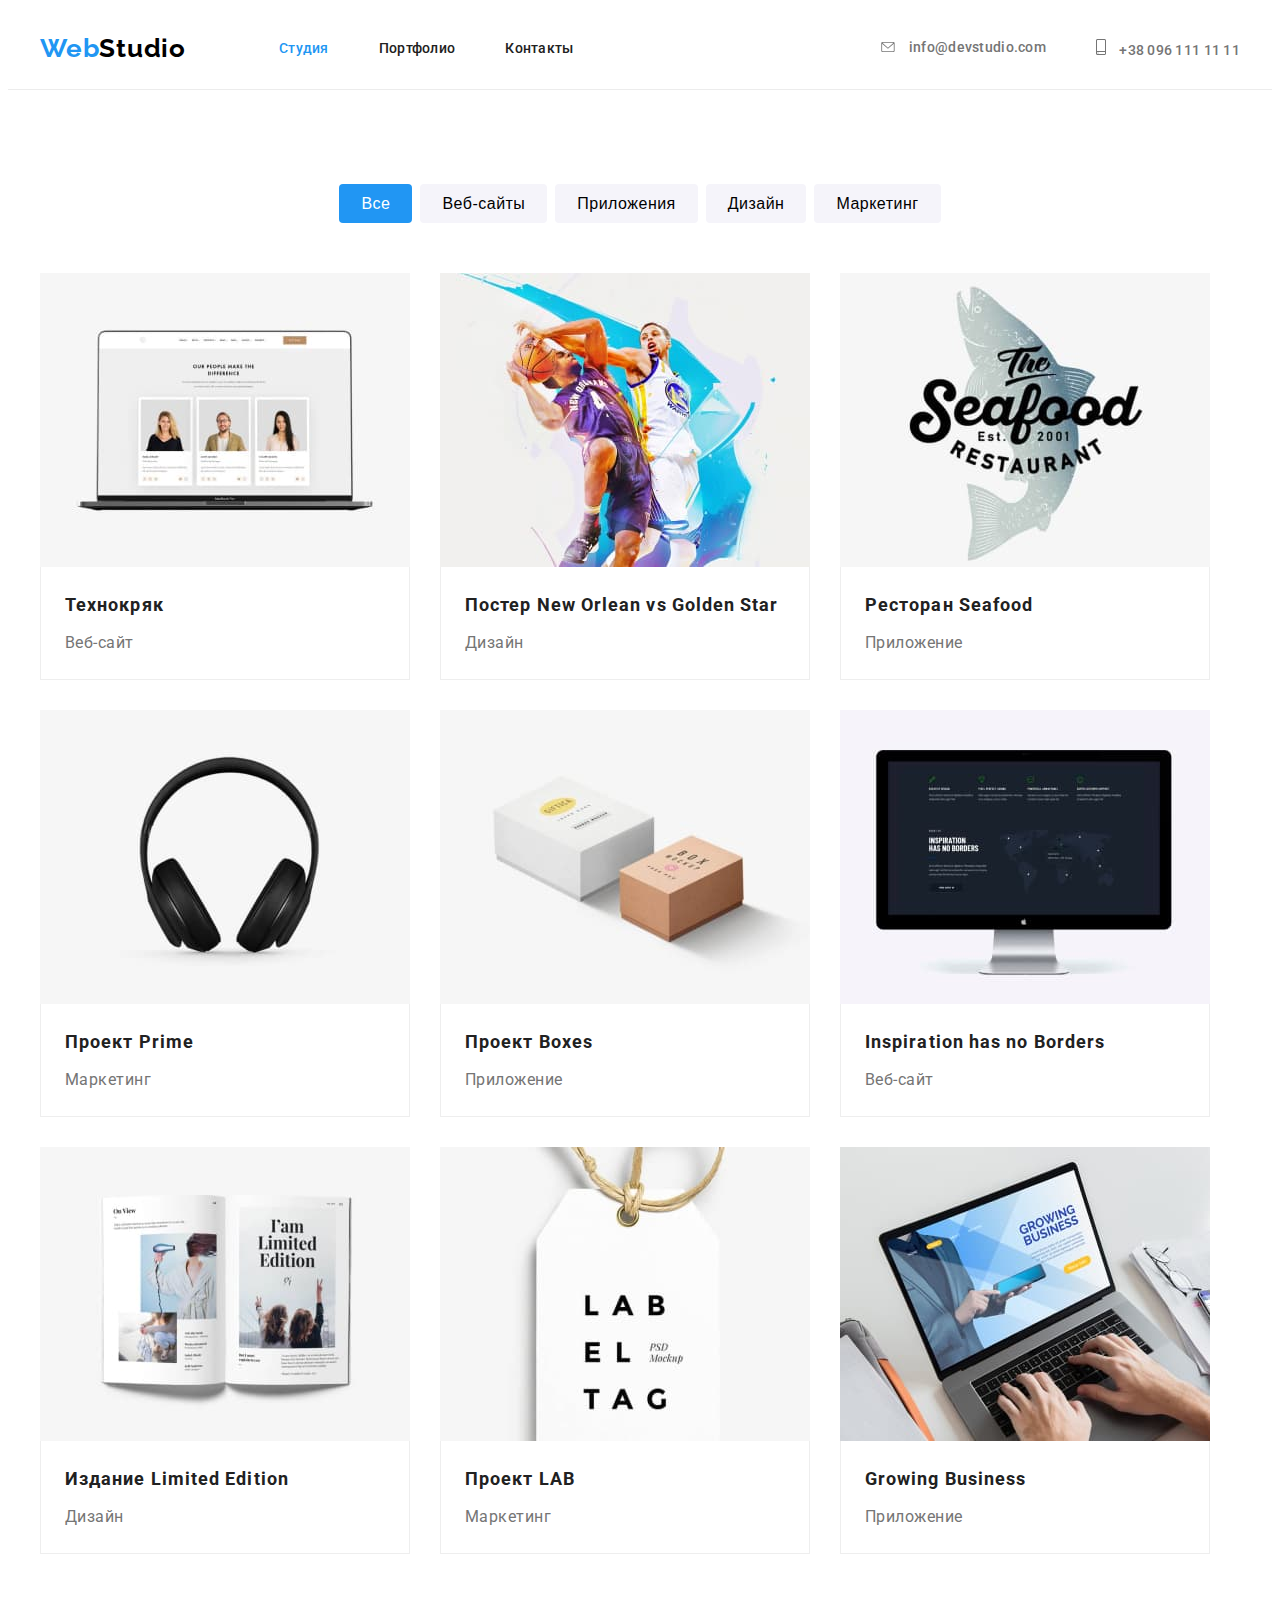
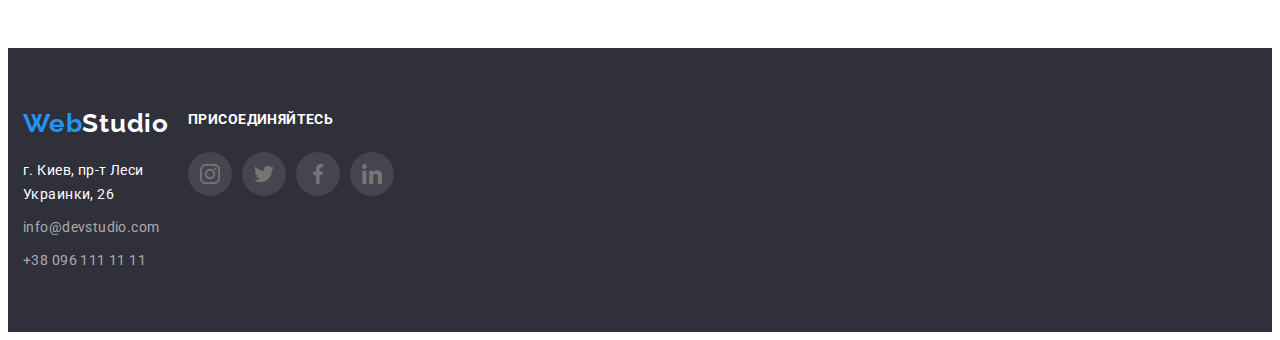
==== portfolio.html @ 96b570c5 "Дз №4" ====
<!DOCTYPE html>
<html lang="ru">

<head>
    <link rel="preconnect" href="https://fonts.googleapis.com">
    <link rel="preconnect" href="https://fonts.gstatic.com" crossorigin>
    <link
        href="https://fonts.googleapis.com/css2?family=Raleway:wght@700&family=Roboto:wght@400;500;700;900&display=swap"
        rel="stylesheet">
    <meta charset="UTF-8">
    <meta http-equiv="X-UA-Compatible" content="IE=edge">
    <meta name="viewport" content="width=device-width, initial-scale=1.0">
    <title>Web Studio 2.1</title>
    <link rel="stylesheet" href="https://cdnjs.cloudflare.com/ajax/libs/modern-normalize/1.1.0/modern-normalize.min.css"
        integrity="sha512-wpPYUAdjBVSE4KJnH1VR1HeZfpl1ub8YT/NKx4PuQ5NmX2tKuGu6U/JRp5y+Y8XG2tV+wKQpNHVUX03MfMFn9Q=="
        crossorigin="anonymous" referrerpolicy="no-referrer" />
    <link rel="stylesheet" href="./css/style.css">
</head>

<body>
    <!--Верхняя линия-->
    <header>
        <div class="container hat">
            <nav class="nav">
                <a class="logo" href="./index.html"><span class="logo-part">Web</span>Studio</a>
                <ul class="menu-nav">
                    <li>
                        <a class="link current" href="./index.html">Студия</a>
                    </li>
                    <li>
                        <a class="link" href="./portfolio.html">Портфолио</a>
                    </li>
                    <li>
                        <a class="link" href="Контакты">Контакты</a>
                    </li>
                </ul>
            </nav>
            <ul class="contacts">
                <li>
                    <svg class="icon-envelope""> <use href=" ./img/symbol-defs.svg#icon-envelope"></use></svg>
                    <a href="mailto:info@devstudio.com">info@devstudio.com</a>
                </li>
                <li>
                    <svg class="icon-smartphone""><use href=" ./img/symbol-defs.svg#icon-smartphone"></use></svg>
                    <a href="tel:+380961111111">+38 096 111 11 11</a>
                </li>
            </ul>
        </div>
    </header>
    <!--Шапка-->

    <main>
        <!--Filters-->
        <h1 class="portfolio-heading">Portfolio</h1>
        <section class="portfolio-container">
            <div class="container">
                <ul class="button-nav">
                    <li>
                        <button class="button-main" type="button">Все</button>
                    </li>
                    <li>
                        <button class="button-menu" type="button">Веб-сайты</button>
                    </li>
                    <li>
                        <button class="button-menu" type="button">Приложения</button>
                    </li>
                    <li>
                        <button class="button-menu" type="button">Дизайн</button>
                    </li>
                    <li>
                        <button class="button-menu" type="button">Маркетинг</button>
                    </li>
                </ul>

                <ul class="models">
                    <li class="models-item">
                        <a href="">
                            <img width="370" height="294" src="./img/Portfolio/1.jpg" alt="Laptop">
                            <div class="models-info">
                                <h2 class="models-heading">Технокряк</h2>
                                <p class="models-def">Веб-сайт</p>
                            </div>
                        </a>
                    </li>
                    <li class="models-item">
                        <a href="">
                            <img width="370" height="294" src="./img/Portfolio/2.jpg" alt="Laptop">
                            <div class="models-info">
                                <h2 class="models-heading">Постер New Orlean vs Golden Star</h2>
                                <p class="models-def">Дизайн</p>
                            </div>
                        </a>
                    </li>
                    <li class="models-item">
                        <a href="">
                            <img width="370" height="294" src="./img/Portfolio/3.jpg" alt="Laptop">
                            <div class="models-info">
                                <h2 class="models-heading">Ресторан Seafood</h2>
                                <p class="models-def">Приложение</p>
                            </div>
                        </a>
                    </li>
                    <li class="models-item">
                        <a href="">
                            <img width="370" height="294" src="./img/Portfolio/4.jpg" alt="Laptop">
                            <div class="models-info">
                                <h2 class="models-heading">Проект Prime</h2>
                                <p class="models-def">Маркетинг</p>
                            </div>
                        </a>
                    </li>
                    <li class="models-item">
                        <a href="">
                            <img width="370" height="294" src="./img/Portfolio/5.jpg" alt="Laptop">
                            <div class="models-info">
                                <h2 class="models-heading">Проект Boxes</h2>
                                <p class="models-def">Приложение</p>
                            </div>
                        </a>
                    </li>
                    <li class="models-item">
                        <a href="">
                            <img width="370" height="294" src="./img/Portfolio/6.jpg" alt="Laptop">
                            <div class="models-info">
                                <h2 class="models-heading" lang="en">Inspiration has no Borders</h2>
                                <p class="models-def">Веб-сайт</p>
                            </div>
                        </a>
                    </li>
                    <li class="models-item">
                        <a href="">
                            <img width="370" height="294" src="./img/Portfolio/7.jpg" alt="Laptop">
                            <div class="models-info">
                                <h2 class="models-heading">Издание Limited Edition</h2>
                                <p class="models-def">Дизайн</p>
                            </div>
                        </a>
                    </li>
                    <li class="models-item">
                        <a href="">
                            <img width="370" height="294" src="./img/Portfolio/8.jpg" alt="Laptop">
                            <div class="models-info">
                                <h2 class="models-heading">Проект LAB</h2>
                                <p class="models-def">Маркетинг</p>
                            </div>
                        </a>
                    </li>
                    <li class="models-item">
                        <a href="">
                            <img width="370" height="294" src="./img/Portfolio/9.jpg" alt="Laptop">
                            <div class="models-info">
                                <h2 class="models-heading" lang="en">Growing Business</h2>
                                <p class="models-def">Приложение</p>
                            </div>
                        </a>
                    </li>
                </ul>
            </div>
        </section>
    </main>

    <!---Footer-->

    <footer class="basement">
        <div class="container">
            <a href="WebStudio" class="brandmark"><span class="logo-part">Web</span>Studio</a>
            <address class="address"> г. Киев, пр-т Леси Украинки, 26
                <a class="link contacts mail" href="mailto:info@devstudio.com">info@devstudio.com</a>
                <a class="link contacts phone" href="tel:+380961111111">+38 096 111 11 11</a>
            </address>
        </div>
        <div class="footer-links">
            <h3 class="heading-footer">присоединяйтесь</h3>
            <ul class="link-footer">
                <li class="social-list-footer">
                    <a class="social-link" href="">
                        <svg class="social-icons" width="20" hight="20">
                            <use href="./img/symbol-defs.svg#icon-instagram"> </use>
                        </svg>
                    </a>
                </li>
                <li class="social-list-footer">
                    <a class="social-link" href="">
                        <svg class="social-icons" width="20" hight="20">
                            <use href="./img/symbol-defs.svg#icon-twitter"> </use>
                        </svg>
                    </a>
                </li>
                <li class="social-list-footer">
                    <a class="social-link" href="">
                        <svg class="social-icons" width="20" hight="20">
                            <use href="./img/symbol-defs.svg#icon-facebook"> </use>
                        </svg>
                    </a>
                </li>
                <li class="social-list-footer">
                    <a class="social-link" href="">
                        <svg class="social-icons" width="20" hight="20">
                            <use href="./img/symbol-defs.svg#icon-linkedin"> </use>
                        </svg>
                    </a>
                </li>
            </ul>
        </div>
    </footer>

</body>

</html>
---- css/style.css ----
/*primary-background color  #FFFFFF */
/*secondary-background color #757575 */
/*footer-background color #000000 */
/*primaryy-text color #212121 */
/*seconday-text color #757575 */
/*accent color #2196F3 */

:root {
  --primary-background-color: #ffffff;
  --secondary-background-color: #757575;
  --footer: #000000;
  --primaryy-text-color: #212121;
  --seconday-text-color: #757575;
  --accent-color: #2196f3;
  --button: #f5f4fa;
}

.container {
  margin-left: auto;
  margin-right: auto;
  padding-left: 15px;
  padding-right: 15px;
  width: 1200px;
}

h1,
h2,
h3,
h4,
h5,
h6,
p,
ul {
  margin-top: 0px;
  margin-bottom: 0px;
}
* ul {
  list-style: none;
  padding-left: 0px;
}

* img {
  display: block;
}

body {
  color: var(--primaryy-text-color);
  font-family: 'Roboto', sans-serif;
  background-color: var(--primary-background-color);
}

/* Logo */
header {
  border-bottom: solid 1px;
  border-bottom-color: #ececec;
}

.hat {
  display: flex;
  align-items: center;
}
.menu-nav .current {
  color: var(--accent-color);
}

.nav {
  display: flex;
}
.logo {
  display: flex;
  align-items: center;

  color: var(--footer);
  font-family: 'Raleway';
  font-weight: 700;
  font-size: 26px;
  line-height: 1.2;
  text-decoration-line: none;
  letter-spacing: 0.03em;
}
.logo-part {
  color: var(--accent-color);
}
.logo:focus,
.logo:hover {
  color: var(--accent-color);
}

/* Menu nav */
.menu-nav {
  display: flex;
  margin-left: 93px;
  color: var(--primaryy-text-color);
  font-weight: 500;
  font-size: 14px;
  line-height: 1.2;
  letter-spacing: 0.02em;
  text-decoration-line: none;
  list-style: none;
}
.menu-nav a {
  display: block;
  padding-top: 32px;
  padding-bottom: 32px;
  text-decoration-line: none;
  color: var(--primaryy-text-color);
}
.menu-nav a:hover,
.menu-nav a:focus {
  color: var(--accent-color);
}
.menu-nav li {
  text-decoration-line: none;
}
.menu-nav li + li {
  margin-left: 50px;
}

/* Contacts */
.contacts {
  display: flex;
  margin-left: auto;

  font-weight: 500;
  font-size: 14px;
  line-height: 1.2;
  letter-spacing: 0.02em;
}
.contacts li {
  list-style: none;
}
.contacts a {
  text-decoration-line: none;
  color: var(--seconday-text-color);
}
.contacts a:hover,
.contacts a:focus {
  color: var(--accent-color);
}
.contacts li + li {
  margin-left: 50px;
}
.icon-envelope {
  margin-right: 10px;
  padding: 0px;
  width: 16px;
  height: 10px;
  fill: var(--seconday-text-color);
  cursor: pointer;
}
.icon-envelope:hover,
.icon-envelope:focus {
  fill: var(--accent-color);
}
.icon-smartphone {
  margin-right: 10px;
  padding: 0px;
  width: 10px;
  height: 16px;
  fill: var(--seconday-text-color);
  cursor: pointer;
}
.icon-smartphone:hover,
.icon-smartphone:focus {
  fill: var(--accent-color);
}
/*main-section*/

.main-section {
  padding-top: 200px;
  padding-bottom: 200px;

  background-color: var(--primaryy-text-color);
  text-align: center;
  background-image: linear-gradient(rgba(47, 48, 58, 0.4), rgba(47, 48, 58, 0.4)),
    url(../img/bcg-photo.jpg);
  background-size: cover;
}

.heading {
  margin-bottom: 30px;

  color: var(--primary-background-color);
  font-weight: 900;
  font-size: 44px;
  line-height: 1.4;
  text-transform: uppercase;
  letter-spacing: 0.06em;
}

.button {
  padding: 10px 32px;
  border-radius: 4px;
  border: 0px;

  background-color: var(--accent-color);
  color: var(--primary-background-color);
  font-weight: 700;
  font-size: 16px;
  line-height: 1.9;
  letter-spacing: 0.06em;

  cursor: pointer;
}
.button:hover,
.button:focus {
  background-color: #188ce8;
}

/* features */

.features {
  padding-top: 94px;
  padding-bottom: 94px;
}

.features-list {
  display: flex;
  flex-wrap: wrap;
}
.features-list li + li {
  margin-left: 30px;
}
.features-list .item {
  width: 270px;
}

.features .feature-names {
  margin-bottom: 10px;

  font-weight: 700;
  font-size: 14px;
  line-height: 1.2;
  text-transform: uppercase;
  letter-spacing: 0.03em;
}
.features .feature-def {
  font-weight: 400;
  font-size: 14px;
  line-height: 1.7;
  color: var(--seconday-text-color);
  letter-spacing: 0.03em;
}

.icon-box {
  margin-bottom: 30px;
  background-color: #f5f4fa;
  border-radius: 4px;
  width: 270px;
  height: 120px;
}
.feature-picture {
  margin: 25px 100px;
  width: 70px;
  height: 70px;
}
/* чем мы занимаемся  */
.pictures-list {
  padding-bottom: 94px;
}

.secondary-heading {
  margin-bottom: 50px;

  font-weight: 700;
  font-size: 36px;
  line-height: 1.2;
  text-align: center;
  letter-spacing: 0.03em;
}

.pictures {
  display: flex;
  justify-content: center;
}
.pictures li + li {
  margin-left: 30px;
}

.pictures li {
  width: 370px;
}

/* team */

.team-info {
  padding-bottom: 94px;
  padding-top: 94px;
  background-color: var(--button);
}

.team-box {
  width: 270px;
  background-color: #ffffff;
  border-bottom-left-radius: 4px;
  border-bottom-right-radius: 4px;
}
.social-media {
  display: flex;
  justify-content: center;
}

.social-link {
  fill: var(--seconday-text-color);
  display: flex;
  align-items: center;
  justify-content: center;

  height: 44px;
  width: 44px;
  border-radius: 50%;
}

.social-link:hover .social-icons,
.social-link:focus .social-icons {
  fill: var(--primary-background-color);
}
.social-link:focus,
.social-link:hover {
  background-color: var(--accent-color);
}

.social-list:not(:last-child) {
  margin-right: 10px;
}
.team-card {
  padding-top: 30px;
  padding-bottom: 30px;
}
.team {
  display: flex;
  justify-content: center;
}
.team > li + li {
  margin-left: 30px;
}

.team .team-member {
  margin-bottom: 10px;

  font-weight: 500;
  font-size: 16px;
  line-height: 1.2;
  text-align: center;
  letter-spacing: 0.03em;
}
.team .team-occupation {
  margin-bottom: 16px;

  color: var(--seconday-text-color);
  font-weight: 400;
  font-size: 16px;
  line-height: 1.2;
  text-align: center;
  letter-spacing: 0.03em;
}

/*cliens*/
.clients {
  padding-top: 94px;
  padding-bottom: 94px;
}
.clients-list {
  display: flex;
  justify-content: center;
  list-style: none;
}

.client-link {
  fill: #afb1b8;
  display: flex;
  justify-content: center;
  padding: 16px 32px;

  width: 172px;
  height: 92px;

  border: 1px solid #afb1b8;
  border-radius: 4px;
}
.clients-info:not(:last-child) {
  margin-right: 30px;
}

.client-link:hover .clients-icons,
.client-link:focus .clients-icons {
  fill: var(--accent-color);
}
.client-link:focus,
.client-link:hover {
  border-color: var(--accent-color);
}
/*footer*/
.basement {
  display: flex;

  padding-top: 60px;
  padding-bottom: 60px;
  background-color: #2f303a;
}
.brandmark {
  display: block;
  margin-bottom: 20px;

  color: var(--primary-background-color);
  font-family: 'Raleway';
  font-weight: 700;
  font-size: 26px;
  line-height: 1.2;
  text-decoration-line: none;
  letter-spacing: 0.03em;
}

.brandmark:hover,
.brandmark:focus {
  color: var(--accent-color);
}
.address {
  display: block;

  font-weight: 400;
  font-size: 14px;
  font-style: normal;
  line-height: 1.7;
  color: var(--primary-background-color);
  letter-spacing: 0.03em;
}
.mail {
  display: block;
  margin-top: 9px;
}
.phone {
  display: block;
  margin-top: 9px;
}
.basement .contacts {
  color: rgba(255, 255, 255, 0.6);
  font-weight: 400;
  font-size: 14px;
  font-style: normal;
  line-height: 1.7;
  letter-spacing: 0.03em;
  text-decoration: none;
}
.basement .contacts:focus,
.basement .contacts:hover {
  color: var(--secondary-background-color);
}
.footer-links {
  margin-right: 878px;
}
.heading-footer {
  margin-bottom: 20px;

  color: var(--primary-background-color);
  font-family: 'Roboto';
  font-size: 14px;
  font-weight: 700;
  font-style: normal;
  letter-spacing: 0.03em;
  text-transform: uppercase;
  line-height: 1.7;
}
.link-footer {
  display: flex;
  justify-content: center;
  align-items: center;
  list-style: none;
}
.social-list-footer .social-link {
  background-color: rgba(255, 255, 255, 0.1);
}
.social-list-footer:not(:last-child) {
  margin-right: 10px;
}
.social-list-footer:hover,
.social-list-footer:focus {
  background-color: var(--accent-color);
  border-radius: 50%;
}
/*Portfolio*/

.portfolio-heading {
  display: none;
}

.portfolio-container {
  padding-top: 94px;
  padding-bottom: 94px;
}

.button-nav {
  display: flex;
  justify-content: center;
}
.button-nav li + li {
  margin-left: 8px;
}
.button-menu {
  border-radius: 4px;
  border: 0px;

  padding-top: 6px;
  padding-bottom: 6px;
  padding-left: 22px;
  padding-right: 22px;

  background-color: var(--button);
  font-weight: 500;
  font-size: 16px;
  line-height: 1.7;
  letter-spacing: 0.03em;
}
.button-menu:focus,
.button-menu:hover {
  background-color: var(--accent-color);
  color: var(--primary-background-color);
}

.button-main {
  border-radius: 4px;
  border: 0px;

  padding-top: 6px;
  padding-bottom: 6px;
  padding-left: 22px;
  padding-right: 22px;

  background-color: var(--accent-color);
  color: var(--primary-background-color);
  font-weight: 500;
  font-size: 16px;
  line-height: 1.7;
  letter-spacing: 0.03em;
}

/* Models */
.models {
  display: flex;
  flex-wrap: wrap;
  margin-top: 50px;
}
.models li {
  width: 370px;
}
.models-item:nth-child(3n) {
  margin-right: 0px;
}
.models-item {
  margin-right: 30px;
  margin-bottom: 30px;
}
.models-item:nth-last-child(-n + 3) {
  margin-bottom: 0px;
}

.models-item {
  width: 380px;
}

.models a {
  text-decoration: none;
}
.models .models-heading {
  color: var(--primaryy-text-color);
  font-weight: 700;
  font-size: 18px;
  line-height: 2;
  letter-spacing: 0.06em;
}
.models .models-def {
  margin-top: 4px;

  color: var(--secondary-background-color);
  font-weight: 400;
  font-size: 16px;
  line-height: 2;
  letter-spacing: 0.03em;
}

.models-info {
  padding-top: 20px;
  padding-bottom: 20px;
  padding-left: 24px;
  padding-right: 24px;
  border-left: solid 1px #eeeeee;
  border-right: solid 1px #eeeeee;
  border-bottom: solid 1px #eeeeee;
}
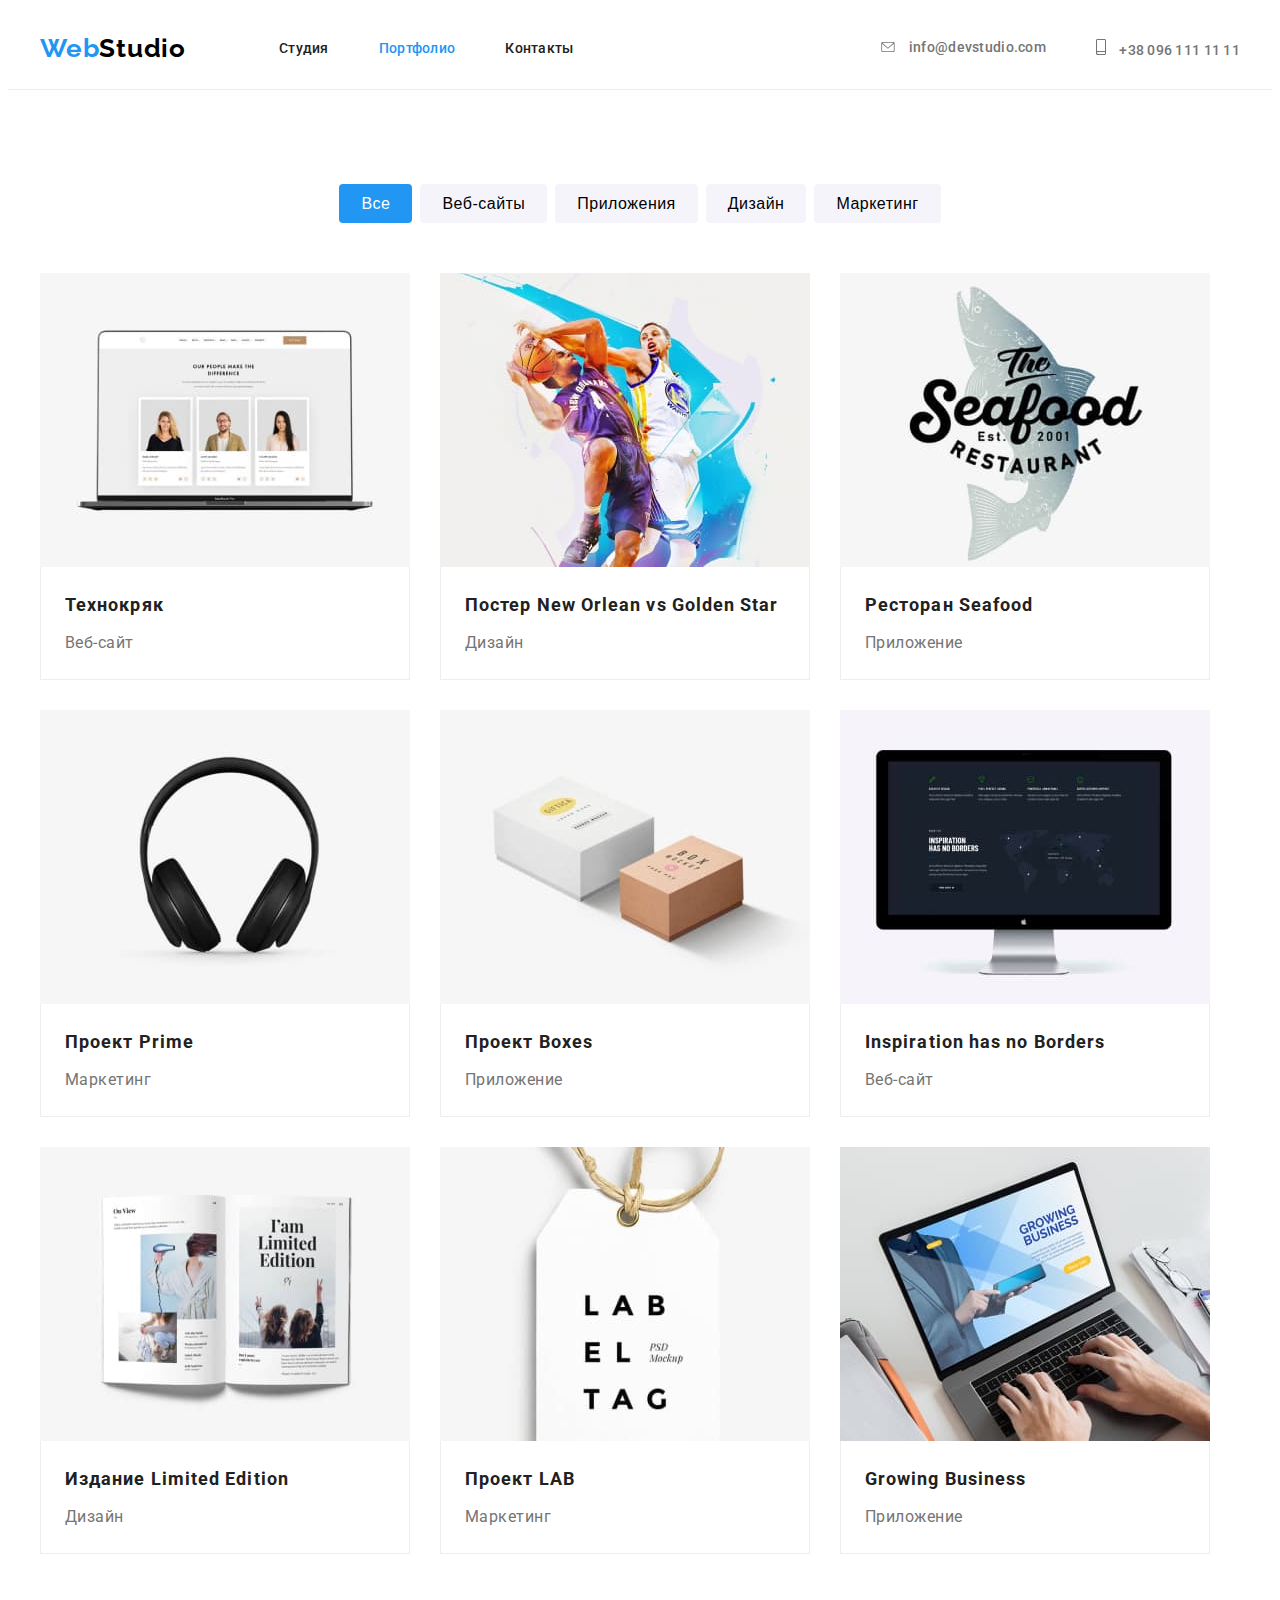
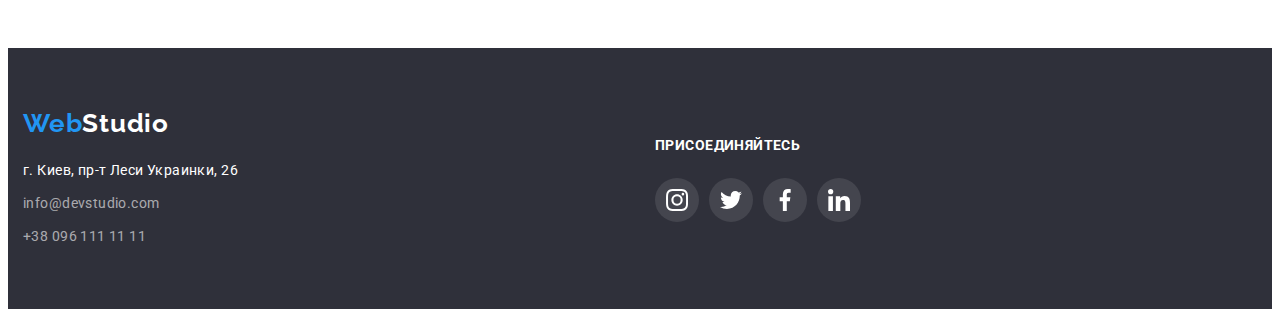
==== commit 2198730d: "дз№4" ====
--- a/portfolio.html
+++ b/portfolio.html
@@ -25,10 +25,10 @@
                 <a class="logo" href="./index.html"><span class="logo-part">Web</span>Studio</a>
                 <ul class="menu-nav">
                     <li>
-                        <a class="link current" href="./index.html">Студия</a>
-                    </li>
-                    <li>
-                        <a class="link" href="./portfolio.html">Портфолио</a>
+                        <a class="link" href="./index.html">Студия</a>
+                    </li>
+                    <li>
+                        <a class="link current" href="./portfolio.html">Портфолио</a>
                     </li>
                     <li>
                         <a class="link" href="Контакты">Контакты</a>
@@ -169,33 +169,33 @@
                 <a class="link contacts phone" href="tel:+380961111111">+38 096 111 11 11</a>
             </address>
         </div>
-        <div class="footer-links">
+        <div class="container">
             <h3 class="heading-footer">присоединяйтесь</h3>
-            <ul class="link-footer">
-                <li class="social-list-footer">
-                    <a class="social-link" href="">
-                        <svg class="social-icons" width="20" hight="20">
+            <ul class="footer-list">
+                <li class="footer-item">
+                    <a class="link-footer" href="">
+                        <svg class="sign-footer" width="20" hight="20">
                             <use href="./img/symbol-defs.svg#icon-instagram"> </use>
                         </svg>
                     </a>
                 </li>
-                <li class="social-list-footer">
-                    <a class="social-link" href="">
-                        <svg class="social-icons" width="20" hight="20">
+                <li class="footer-item">
+                    <a class="link-footer" href="">
+                        <svg class="sign-footer" width="20" hight="20">
                             <use href="./img/symbol-defs.svg#icon-twitter"> </use>
                         </svg>
                     </a>
                 </li>
-                <li class="social-list-footer">
-                    <a class="social-link" href="">
-                        <svg class="social-icons" width="20" hight="20">
+                <li class="footer-item">
+                    <a class="link-footer" href="">
+                        <svg class="sign-footer" width="20" hight="20">
                             <use href="./img/symbol-defs.svg#icon-facebook"> </use>
                         </svg>
                     </a>
                 </li>
-                <li class="social-list-footer">
-                    <a class="social-link" href="">
-                        <svg class="social-icons" width="20" hight="20">
+                <li class="footer-item">
+                    <a class="link-footer" href="">
+                        <svg class="sign-footer" width="20" hight="20">
                             <use href="./img/symbol-defs.svg#icon-linkedin"> </use>
                         </svg>
                     </a>
--- a/css/style.css
+++ b/css/style.css
@@ -393,6 +393,8 @@
 /*footer*/
 .basement {
   display: flex;
+  justify-content: center;
+  align-items: center;
 
   padding-top: 60px;
   padding-bottom: 60px;
@@ -446,9 +448,6 @@
 .basement .contacts:hover {
   color: var(--secondary-background-color);
 }
-.footer-links {
-  margin-right: 878px;
-}
 .heading-footer {
   margin-bottom: 20px;
 
@@ -461,22 +460,33 @@
   text-transform: uppercase;
   line-height: 1.7;
 }
+.footer-list {
+  display: flex;
+  padding: 0px;
+  margin: 0px;
+}
 .link-footer {
   display: flex;
   justify-content: center;
   align-items: center;
-  list-style: none;
-}
-.social-list-footer .social-link {
+
+  height: 44px;
+  width: 44px;
+  border-radius: 50%;
+  fill: white;
   background-color: rgba(255, 255, 255, 0.1);
 }
-.social-list-footer:not(:last-child) {
+.link-footer:hover,
+.link-footer:focus {
+  background-color: var(--accent-color);
+}
+
+.footer-item:not(:last-child) {
   margin-right: 10px;
 }
-.social-list-footer:hover,
-.social-list-footer:focus {
-  background-color: var(--accent-color);
-  border-radius: 50%;
+.sign-footer {
+  width: 22px;
+  height: 22px;
 }
 /*Portfolio*/
 
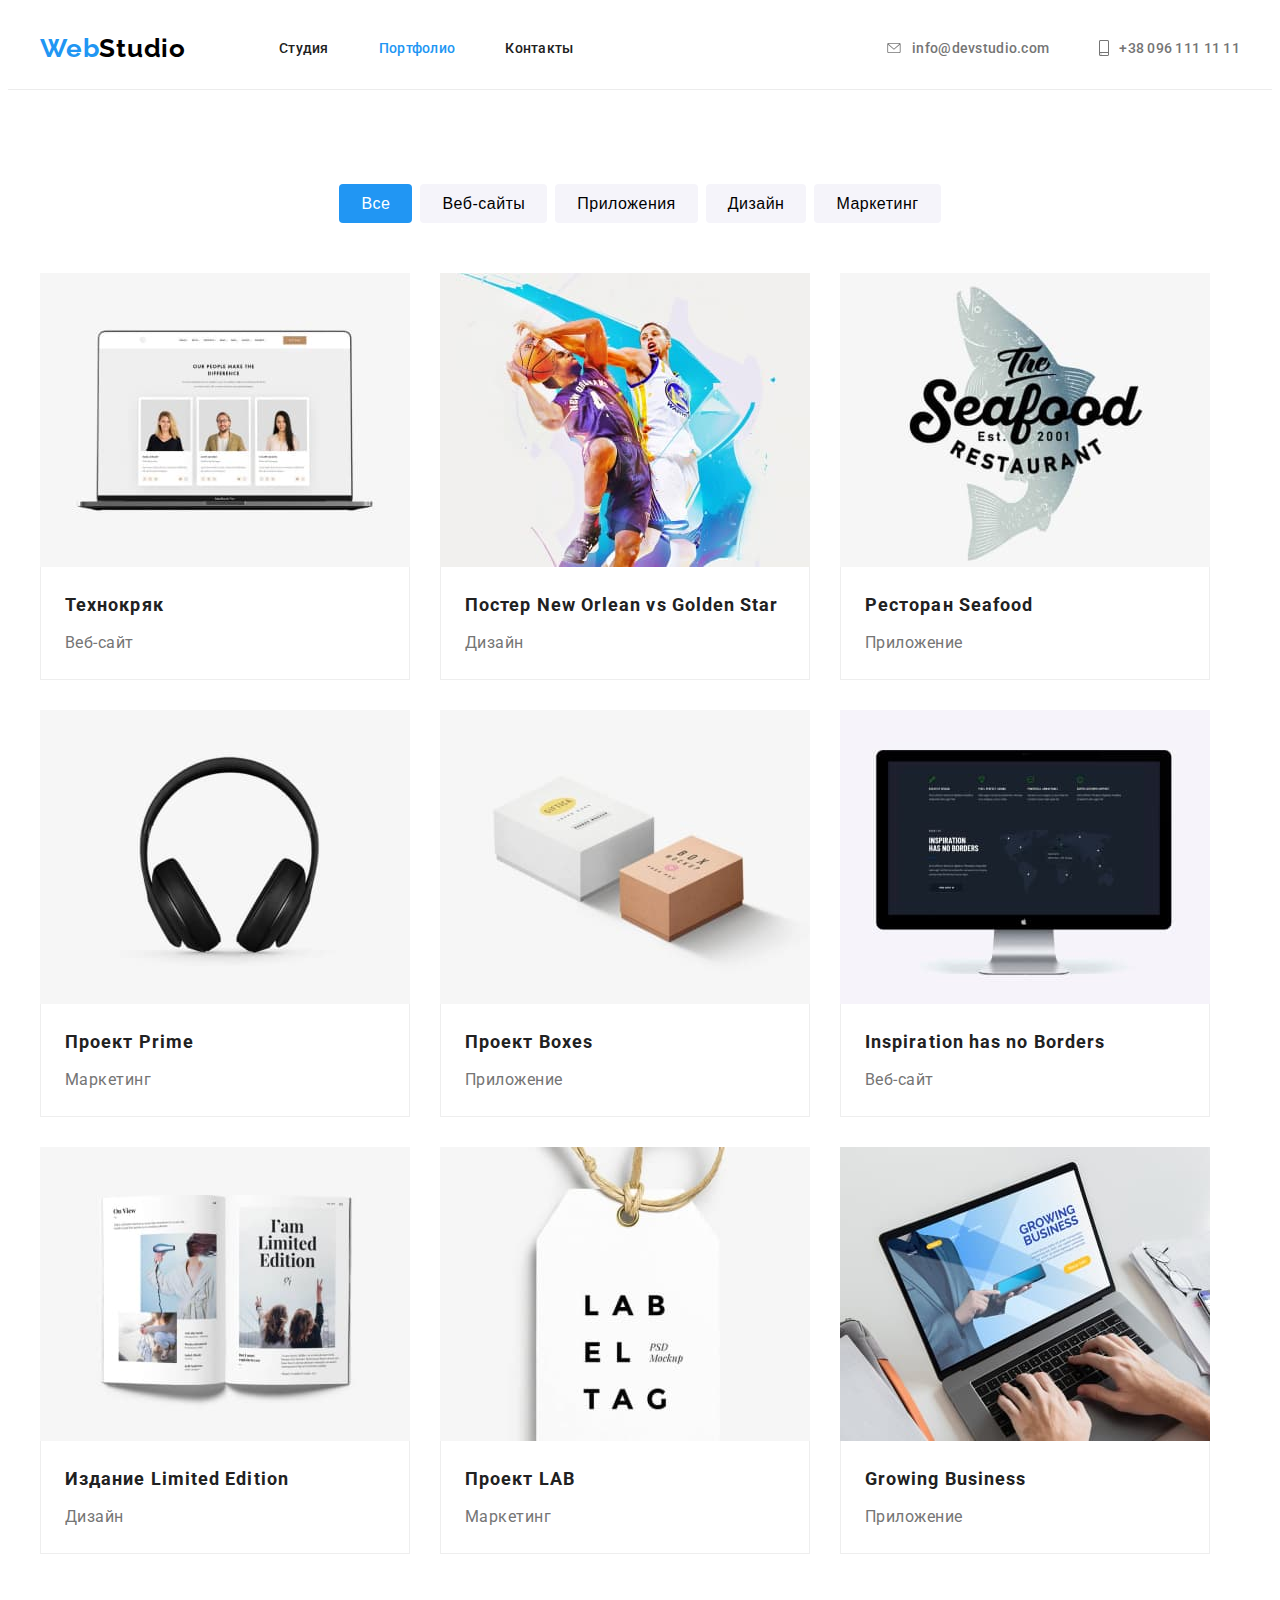
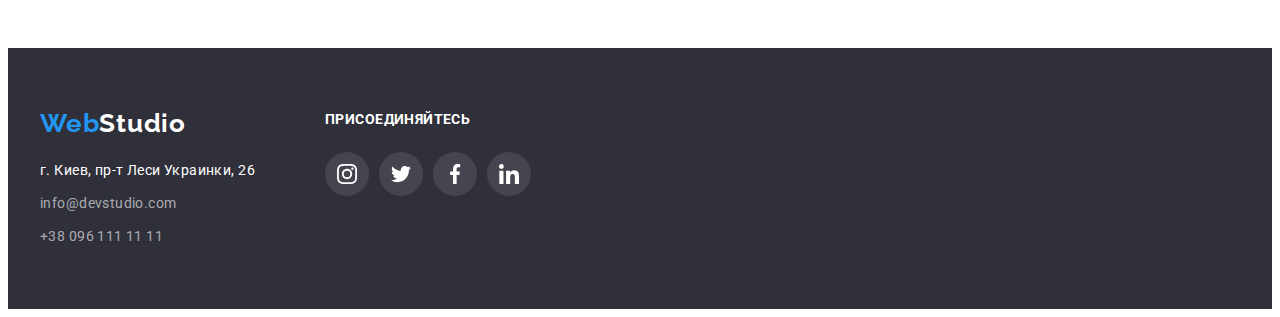
==== commit 9644fae6: "Иcправление ошибок Part1" ====
--- a/portfolio.html
+++ b/portfolio.html
@@ -28,7 +28,7 @@
                         <a class="link" href="./index.html">Студия</a>
                     </li>
                     <li>
-                        <a class="link current" href="./portfolio.html">Портфолио</a>
+                        <a class="link  current" href="./portfolio.html">Портфолио</a>
                     </li>
                     <li>
                         <a class="link" href="Контакты">Контакты</a>
@@ -36,11 +36,11 @@
                 </ul>
             </nav>
             <ul class="contacts">
-                <li>
+                <li class="contacts-envelope">
                     <svg class="icon-envelope""> <use href=" ./img/symbol-defs.svg#icon-envelope"></use></svg>
                     <a href="mailto:info@devstudio.com">info@devstudio.com</a>
                 </li>
-                <li>
+                <li class="contacts-smartphone">
                     <svg class="icon-smartphone""><use href=" ./img/symbol-defs.svg#icon-smartphone"></use></svg>
                     <a href="tel:+380961111111">+38 096 111 11 11</a>
                 </li>
@@ -162,48 +162,49 @@
     <!---Footer-->
 
     <footer class="basement">
-        <div class="container">
-            <a href="WebStudio" class="brandmark"><span class="logo-part">Web</span>Studio</a>
-            <address class="address"> г. Киев, пр-т Леси Украинки, 26
-                <a class="link contacts mail" href="mailto:info@devstudio.com">info@devstudio.com</a>
-                <a class="link contacts phone" href="tel:+380961111111">+38 096 111 11 11</a>
-            </address>
-        </div>
-        <div class="container">
-            <h3 class="heading-footer">присоединяйтесь</h3>
-            <ul class="footer-list">
-                <li class="footer-item">
-                    <a class="link-footer" href="">
-                        <svg class="sign-footer" width="20" hight="20">
-                            <use href="./img/symbol-defs.svg#icon-instagram"> </use>
-                        </svg>
-                    </a>
-                </li>
-                <li class="footer-item">
-                    <a class="link-footer" href="">
-                        <svg class="sign-footer" width="20" hight="20">
-                            <use href="./img/symbol-defs.svg#icon-twitter"> </use>
-                        </svg>
-                    </a>
-                </li>
-                <li class="footer-item">
-                    <a class="link-footer" href="">
-                        <svg class="sign-footer" width="20" hight="20">
-                            <use href="./img/symbol-defs.svg#icon-facebook"> </use>
-                        </svg>
-                    </a>
-                </li>
-                <li class="footer-item">
-                    <a class="link-footer" href="">
-                        <svg class="sign-footer" width="20" hight="20">
-                            <use href="./img/symbol-defs.svg#icon-linkedin"> </use>
-                        </svg>
-                    </a>
-                </li>
-            </ul>
+        <div class="container-footer">
+            <div class="container-end">
+                <a href="WebStudio" class="brandmark"><span class="logo-part">Web</span>Studio</a>
+                <address class="address"> г. Киев, пр-т Леси Украинки, 26
+                    <a class="link contacts mail" href="mailto:info@devstudio.com">info@devstudio.com</a>
+                    <a class="link contacts phone" href="tel:+380961111111">+38 096 111 11 11</a>
+                </address>
+            </div>
+            <div class="container-bottom">
+                <h3 class="heading-footer">присоединяйтесь</h3>
+                <ul class="footer-list">
+                    <li class="footer-item">
+                        <a class="link-footer" href="">
+                            <svg width="20" height="20">
+                                <use href="./img/symbol-defs.svg#icon-instagram"> </use>
+                            </svg>
+                        </a>
+                    </li>
+                    <li class="footer-item">
+                        <a class="link-footer" href="">
+                            <svg width="20" height="20">
+                                <use href="./img/symbol-defs.svg#icon-twitter"> </use>
+                            </svg>
+                        </a>
+                    </li>
+                    <li class="footer-item">
+                        <a class="link-footer" href="">
+                            <svg width="20" height="20">
+                                <use href="./img/symbol-defs.svg#icon-facebook"> </use>
+                            </svg>
+                        </a>
+                    </li>
+                    <li class="footer-item">
+                        <a class="link-footer" href="">
+                            <svg width="20" height="20">
+                                <use href="./img/symbol-defs.svg#icon-linkedin"> </use>
+                            </svg>
+                        </a>
+                    </li>
+                </ul>
+            </div>
         </div>
     </footer>
-
 </body>
 
 </html>--- a/css/style.css
+++ b/css/style.css
@@ -109,6 +109,7 @@
 .menu-nav a:focus {
   color: var(--accent-color);
 }
+
 .menu-nav li {
   text-decoration-line: none;
 }
@@ -136,9 +137,6 @@
 .contacts a:hover,
 .contacts a:focus {
   color: var(--accent-color);
-}
-.contacts li + li {
-  margin-left: 50px;
 }
 .icon-envelope {
   margin-right: 10px;
@@ -148,8 +146,19 @@
   fill: var(--seconday-text-color);
   cursor: pointer;
 }
-.icon-envelope:hover,
-.icon-envelope:focus {
+
+.contacts li + li {
+  margin-left: 50px;
+}
+.contacts-smartphone,
+.contacts-envelope {
+  display: flex;
+  align-items: center;
+}
+.contacts-smartphone:hover .icon-smartphone,
+.contacts-smartphone:focus .icon-smartphone,
+.contacts-envelope:hover .icon-envelope,
+.contacts-envelope:focus .icon-envelope {
   fill: var(--accent-color);
 }
 .icon-smartphone {
@@ -160,15 +169,12 @@
   fill: var(--seconday-text-color);
   cursor: pointer;
 }
-.icon-smartphone:hover,
-.icon-smartphone:focus {
-  fill: var(--accent-color);
-}
 /*main-section*/
 
 .main-section {
   padding-top: 200px;
   padding-bottom: 200px;
+  max-width: 1600px;
 
   background-color: var(--primaryy-text-color);
   text-align: center;
@@ -205,6 +211,7 @@
 .button:hover,
 .button:focus {
   background-color: #188ce8;
+  box-shadow: 0px 4px 4px 0px rgba(0, 0, 0, 0.15);
 }
 
 /* features */
@@ -216,7 +223,6 @@
 
 .features-list {
   display: flex;
-  flex-wrap: wrap;
 }
 .features-list li + li {
   margin-left: 30px;
@@ -243,6 +249,9 @@
 }
 
 .icon-box {
+  display: flex;
+  justify-content: center;
+  align-items: center;
   margin-bottom: 30px;
   background-color: #f5f4fa;
   border-radius: 4px;
@@ -250,7 +259,8 @@
   height: 120px;
 }
 .feature-picture {
-  margin: 25px 100px;
+  align-items: center;
+  justify-content: center;
   width: 70px;
   height: 70px;
 }
@@ -295,13 +305,21 @@
   border-bottom-left-radius: 4px;
   border-bottom-right-radius: 4px;
 }
+
+.team-box:hover,
+.team-box:focus {
+  cursor: pointer;
+  box-shadow: 0px 2px 1px 0px rgba(0, 0, 0, 0.2);
+  box-shadow: 0px 1px 1px 0px rgba(0, 0, 0, 0.14);
+  box-shadow: 0px 1px 3px 0px rgba(0, 0, 0, 0.12);
+}
 .social-media {
   display: flex;
   justify-content: center;
 }
 
 .social-link {
-  fill: var(--seconday-text-color);
+  fill: rgba(175, 177, 184, 1);
   display: flex;
   align-items: center;
   justify-content: center;
@@ -370,7 +388,7 @@
   fill: #afb1b8;
   display: flex;
   justify-content: center;
-  padding: 16px 32px;
+  align-items: center;
 
   width: 172px;
   height: 92px;
@@ -390,15 +408,31 @@
 .client-link:hover {
   border-color: var(--accent-color);
 }
+
 /*footer*/
 .basement {
   display: flex;
   justify-content: center;
-  align-items: center;
 
   padding-top: 60px;
   padding-bottom: 60px;
   background-color: #2f303a;
+}
+
+.container-footer {
+  width: 1200px;
+  display: flex;
+  justify-content: flex-start;
+}
+
+.container-end {
+  display: flex;
+  flex-direction: column;
+}
+.container-bottom {
+  display: flex;
+  flex-direction: column;
+  margin-left: 70px;
 }
 .brandmark {
   display: block;
@@ -484,10 +518,6 @@
 .footer-item:not(:last-child) {
   margin-right: 10px;
 }
-.sign-footer {
-  width: 22px;
-  height: 22px;
-}
 /*Portfolio*/
 
 .portfolio-heading {
@@ -525,6 +555,11 @@
 .button-menu:hover {
   background-color: var(--accent-color);
   color: var(--primary-background-color);
+  box-shadow: 0px 2px 2px 0px rgba(0, 0, 0, 0.12);
+
+  box-shadow: 0px 1px 2px 0px rgba(0, 0, 0, 0.08);
+
+  box-shadow: 0px 3px 1px 0px rgba(0, 0, 0, 0.1);
 }
 
 .button-main {
@@ -597,3 +632,10 @@
   border-right: solid 1px #eeeeee;
   border-bottom: solid 1px #eeeeee;
 }
+.models-item:hover {
+  box-shadow: 1px 4px 6px 0px rgba(0, 0, 0, 0.16);
+
+  box-shadow: 0px 4px 4px 0px rgba(0, 0, 0, 0.06);
+
+  box-shadow: 0px 1px 1px 0px rgba(0, 0, 0, 0.12);
+}
